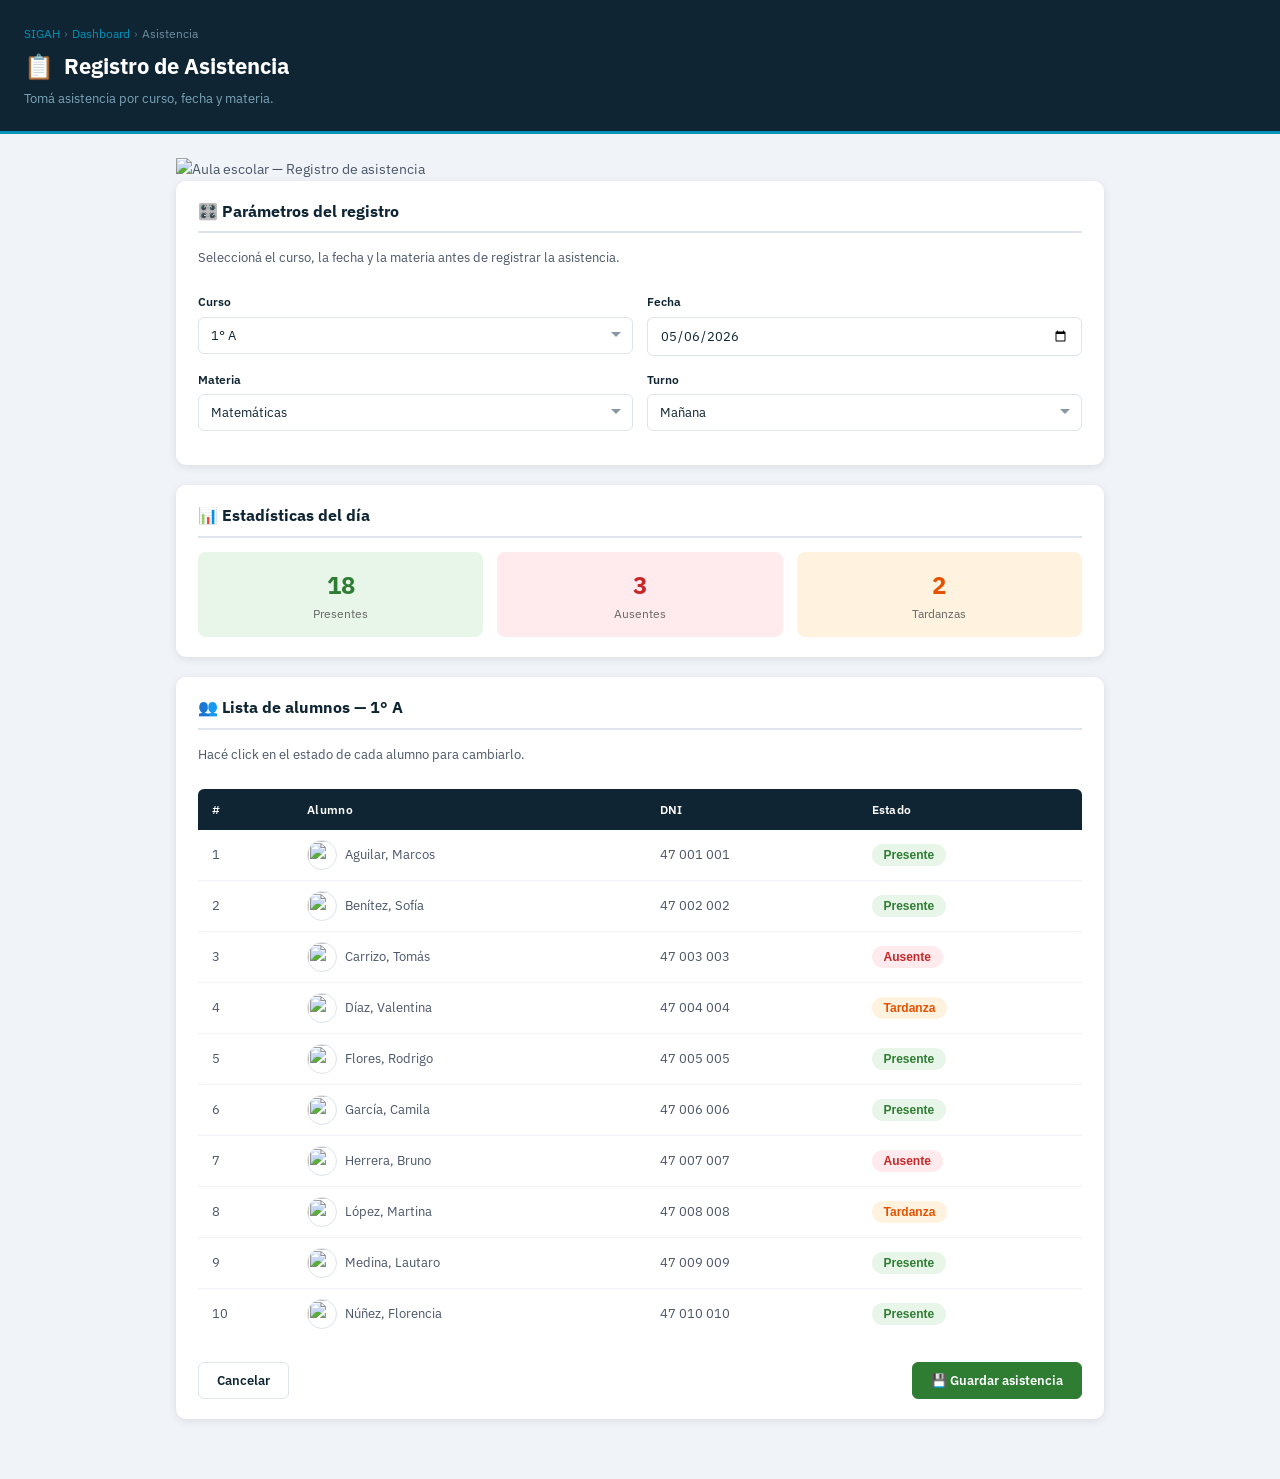
==== asist.html @ 8252701a "Add files via upload" ====
<!DOCTYPE html>
<html lang="es">
<head>
  <meta charset="UTF-8">
  <meta name="viewport" content="width=device-width, initial-scale=1.0">
  <title>SIGAH - Asistencia</title>
  <link rel="stylesheet" href="style.css">
  <style>
    .est-btn { padding: 4px 12px; border-radius: 20px; font-size: 12px; font-weight: 700; border: none; cursor: pointer; }
    .presente { background: #e8f5e9; color: var(--success); }
    .ausente  { background: #ffebee; color: var(--danger);  }
    .tardanza { background: #fff3e0; color: var(--warning); }

    /* Avatar de alumno en la tabla */
    .alumno-avatar {
      width: 30px;
      height: 30px;
      border-radius: 50%;
      object-fit: cover;
      vertical-align: middle;
      margin-right: 8px;
      border: 1.5px solid var(--border);
    }
    .alumno-cell { display: flex; align-items: center; }

    /* Banner de la sección -->
    .asist-banner { width: 100%; height: 100px; object-fit: cover; border-radius: var(--radius); margin-bottom: 20px; opacity: 0.8; display: block; }
  </style>
</head>
<body>
  <div id="site-header-slot"></div>

  <div class="page-header">
    <div class="breadcrumb"><a href="index.html">SIGAH</a> <span>›</span> <a href="home.html">Dashboard</a> <span>›</span> Asistencia</div>
    <h1><span class="icon">📋</span> Registro de Asistencia</h1>
    <p>Tomá asistencia por curso, fecha y materia.</p>
  </div>

  <main class="wide">
    <!-- Banner con imagen de aula -->
    <img class="asist-banner"
         src="https://images.unsplash.com/photo-1503676260728-1c00da094a0b?w=1000&q=75"
         alt="Aula escolar — Registro de asistencia">

    <!-- Parámetros -->
    <div class="card">
      <h2>🎛️ Parámetros del registro</h2>
      <p>Seleccioná el curso, la fecha y la materia antes de registrar la asistencia.</p><br>
      <div class="row2">
        <div class="form-group"><label>Curso</label>
          <select><option>1° A</option><option>1° B</option><option>2° A</option></select>
        </div>
        <div class="form-group"><label>Fecha</label><input type="date" value="2026-05-06"></div>
      </div>
      <div class="row2">
        <div class="form-group"><label>Materia</label>
          <select><option>Matemáticas</option><option>Lengua</option><option>Historia</option></select>
        </div>
        <div class="form-group"><label>Turno</label>
          <select><option>Mañana</option><option>Tarde</option></select>
        </div>
      </div>
    </div>

    <!-- Estadísticas -->
    <div class="card">
      <h2>📊 Estadísticas del día</h2>
      <div class="grid-3">
        <div style="background:#e8f5e9;border-radius:8px;padding:14px;text-align:center">
          <div style="font-size:24px;font-weight:700;color:var(--success)">18</div>
          <div style="font-size:12px;color:#666">Presentes</div>
        </div>
        <div style="background:#ffebee;border-radius:8px;padding:14px;text-align:center">
          <div style="font-size:24px;font-weight:700;color:var(--danger)">3</div>
          <div style="font-size:12px;color:#666">Ausentes</div>
        </div>
        <div style="background:#fff3e0;border-radius:8px;padding:14px;text-align:center">
          <div style="font-size:24px;font-weight:700;color:var(--warning)">2</div>
          <div style="font-size:12px;color:#666">Tardanzas</div>
        </div>
      </div>
    </div>

    <!-- Lista de alumnos con avatares -->
    <div class="card">
      <h2>👥 Lista de alumnos — 1° A</h2>
      <p>Hacé click en el estado de cada alumno para cambiarlo.</p><br>
      <div class="table-wrap">
        <table>
          <thead><tr><th>#</th><th>Alumno</th><th>DNI</th><th>Estado</th></tr></thead>
          <tbody>
            <tr>
              <td>1</td>
              <td><div class="alumno-cell"><img class="alumno-avatar" src="https://i.pravatar.cc/30?img=11" alt="">Aguilar, Marcos</div></td>
              <td>47 001 001</td>
              <td><button class="est-btn presente" onclick="ciclar(this)">Presente</button></td>
            </tr>
            <tr>
              <td>2</td>
              <td><div class="alumno-cell"><img class="alumno-avatar" src="https://i.pravatar.cc/30?img=23" alt="">Benítez, Sofía</div></td>
              <td>47 002 002</td>
              <td><button class="est-btn presente" onclick="ciclar(this)">Presente</button></td>
            </tr>
            <tr>
              <td>3</td>
              <td><div class="alumno-cell"><img class="alumno-avatar" src="https://i.pravatar.cc/30?img=15" alt="">Carrizo, Tomás</div></td>
              <td>47 003 003</td>
              <td><button class="est-btn ausente" onclick="ciclar(this)">Ausente</button></td>
            </tr>
            <tr>
              <td>4</td>
              <td><div class="alumno-cell"><img class="alumno-avatar" src="https://i.pravatar.cc/30?img=32" alt="">Díaz, Valentina</div></td>
              <td>47 004 004</td>
              <td><button class="est-btn tardanza" onclick="ciclar(this)">Tardanza</button></td>
            </tr>
            <tr>
              <td>5</td>
              <td><div class="alumno-cell"><img class="alumno-avatar" src="https://i.pravatar.cc/30?img=7" alt="">Flores, Rodrigo</div></td>
              <td>47 005 005</td>
              <td><button class="est-btn presente" onclick="ciclar(this)">Presente</button></td>
            </tr>
            <tr>
              <td>6</td>
              <td><div class="alumno-cell"><img class="alumno-avatar" src="https://i.pravatar.cc/30?img=44" alt="">García, Camila</div></td>
              <td>47 006 006</td>
              <td><button class="est-btn presente" onclick="ciclar(this)">Presente</button></td>
            </tr>
            <tr>
              <td>7</td>
              <td><div class="alumno-cell"><img class="alumno-avatar" src="https://i.pravatar.cc/30?img=52" alt="">Herrera, Bruno</div></td>
              <td>47 007 007</td>
              <td><button class="est-btn ausente" onclick="ciclar(this)">Ausente</button></td>
            </tr>
            <tr>
              <td>8</td>
              <td><div class="alumno-cell"><img class="alumno-avatar" src="https://i.pravatar.cc/30?img=25" alt="">López, Martina</div></td>
              <td>47 008 008</td>
              <td><button class="est-btn tardanza" onclick="ciclar(this)">Tardanza</button></td>
            </tr>
            <tr>
              <td>9</td>
              <td><div class="alumno-cell"><img class="alumno-avatar" src="https://i.pravatar.cc/30?img=60" alt="">Medina, Lautaro</div></td>
              <td>47 009 009</td>
              <td><button class="est-btn presente" onclick="ciclar(this)">Presente</button></td>
            </tr>
            <tr>
              <td>10</td>
              <td><div class="alumno-cell"><img class="alumno-avatar" src="https://i.pravatar.cc/30?img=38" alt="">Núñez, Florencia</div></td>
              <td>47 010 010</td>
              <td><button class="est-btn presente" onclick="ciclar(this)">Presente</button></td>
            </tr>
          </tbody>
        </table>
      </div>
      <br>
      <div class="flex-between">
        <button class="btn btn-outline">Cancelar</button>
        <button class="btn btn-success">💾 Guardar asistencia</button>
      </div>
    </div>
  </main>

  <div id="site-footer-slot"></div>
  <script src="components.js"></script>
  <script>
    const estados = ['presente','ausente','tardanza'];
    const labels  = ['Presente','Ausente','Tardanza'];
    function ciclar(btn) {
      const idx = estados.indexOf(btn.className.replace('est-btn ',''));
      const next = (idx + 1) % 3;
      btn.className = 'est-btn ' + estados[next];
      btn.textContent = labels[next];
    }
  </script>
</body>
</html>
---- style.css ----
/* ============================================================
   SIGAH — Sistema Integral de Gestión de Asistencias y Horarios
   Desarrollado por Rolando Maximo Tupac Flores Arce · Pixel Fix
   style.css — Hoja de estilos global v1.0
   ============================================================ */

/* ─── FUENTES ─────────────────────────────────────────────── */
@import url('https://fonts.googleapis.com/css2?family=IBM+Plex+Sans:ital,wght@0,400;0,600;0,700;1,400&family=IBM+Plex+Mono:wght@400;600&display=swap');

/* ─── VARIABLES ───────────────────────────────────────────── */
:root {
  --primary:      #0093b8;
  --primary-dark: #007296;
  --dark:         #0f2533;
  --success:      #2e7d32;
  --warning:      #e65100;
  --danger:       #c62828;

  --gray:         #4a5568;
  --light-gray:   #8896a5;
  --border:       #dde4ec;

  --bg:           #f0f4f8;
  --surface:      #ffffff;

  --radius:       10px;
  --radius-sm:    6px;
  --shadow:       0 2px 8px rgba(0, 0, 0, 0.09);
  --shadow-md:    0 4px 18px rgba(0, 0, 0, 0.13);
}

/* ─── RESET & BASE ────────────────────────────────────────── */
*, *::before, *::after { box-sizing: border-box; margin: 0; padding: 0; }

html { scroll-behavior: smooth; }

body {
  font-family: 'IBM Plex Sans', sans-serif;
  font-size: 14px;
  line-height: 1.6;
  color: var(--gray);
  background: var(--bg);
  min-height: 100vh;
  display: flex;
  flex-direction: column;
}

a { color: var(--primary); text-decoration: none; }
a:hover { text-decoration: underline; }

img { max-width: 100%; display: block; }

/* ─── TIPOGRAFÍA ──────────────────────────────────────────── */
h1, h2, h3, h4, h5, h6 {
  font-family: 'IBM Plex Sans', sans-serif;
  color: var(--dark);
  line-height: 1.3;
}

h1 { font-size: 22px; font-weight: 700; }
h2 { font-size: 16px; font-weight: 700; padding-bottom: 10px; border-bottom: 2px solid var(--border); margin-bottom: 14px; }
h3 { font-size: 15px; font-weight: 600; }
h4 { font-size: 13px; font-weight: 600; }
h5 { font-size: 12px; font-weight: 600; }

p  { font-size: 13px; color: var(--gray); line-height: 1.75; }

pre, code {
  font-family: 'IBM Plex Mono', monospace;
  font-size: 12px;
}

pre {
  white-space: pre-wrap;
  word-break: break-word;
}

.text-muted { color: var(--light-gray); font-size: 12px; }

/* ─── HEADER ──────────────────────────────────────────────── */
.site-header {
  background: var(--dark);
  color: white;
  padding: 0 20px;
  display: flex;
  align-items: center;
  justify-content: space-between;
  height: 56px;
  position: sticky;
  top: 0;
  z-index: 100;
  box-shadow: 0 2px 10px rgba(0,0,0,0.25);
}

.brand {
  display: flex;
  align-items: center;
  gap: 10px;
  text-decoration: none;
  color: white;
  flex-shrink: 0;
}

.brand:hover { text-decoration: none; }

.logo-text {
  font-size: 20px;
  font-weight: 700;
  color: var(--primary);
  letter-spacing: 0.5px;
}

.logo-sub {
  display: block;
  font-size: 10px;
  color: #6e8ea0;
  font-weight: 400;
  letter-spacing: 0.2px;
  margin-top: -2px;
}

#main-nav {
  display: flex;
  align-items: center;
  gap: 4px;
}

#main-nav a {
  color: #a8bfc9;
  text-decoration: none;
  font-size: 13px;
  font-weight: 600;
  padding: 6px 12px;
  border-radius: var(--radius-sm);
  transition: background 0.15s, color 0.15s;
  white-space: nowrap;
}

#main-nav a:hover,
#main-nav a.active {
  background: rgba(0, 147, 184, 0.18);
  color: var(--primary);
}

.hamburger {
  display: none;
  background: none;
  border: none;
  color: white;
  font-size: 22px;
  cursor: pointer;
  padding: 4px 8px;
}

/* ─── PAGE HEADER ─────────────────────────────────────────── */
.page-header {
  background: var(--dark);
  color: white;
  padding: 24px 24px 20px;
  border-bottom: 3px solid var(--primary);
}

.page-header h1 {
  font-size: 22px;
  color: white;
  margin-bottom: 6px;
  display: flex;
  align-items: center;
  gap: 10px;
}

.page-header h1 .icon { font-size: 24px; }

.page-header p {
  color: #7ba5b8;
  font-size: 13px;
  max-width: 600px;
}

/* ─── BREADCRUMB ──────────────────────────────────────────── */
.breadcrumb {
  font-size: 12px;
  color: #6e8ea0;
  margin-bottom: 8px;
  display: flex;
  align-items: center;
  gap: 4px;
  flex-wrap: wrap;
}

.breadcrumb a { color: var(--primary); text-decoration: none; }
.breadcrumb a:hover { text-decoration: underline; }
.breadcrumb span { color: #4a6272; }

/* ─── MAIN LAYOUT ─────────────────────────────────────────── */
main {
  flex: 1;
  max-width: 720px;
  width: 100%;
  margin: 0 auto;
  padding: 24px 16px 40px;
}

main.wide {
  max-width: 960px;
}

/* ─── CARD ────────────────────────────────────────────────── */
.card {
  background: var(--surface);
  border-radius: var(--radius);
  box-shadow: var(--shadow);
  padding: 20px 22px;
  margin-bottom: 20px;
}

.card h2 { color: var(--dark); }

/* ─── BUTTONS ─────────────────────────────────────────────── */
.btn {
  display: inline-flex;
  align-items: center;
  justify-content: center;
  gap: 6px;
  padding: 9px 18px;
  border-radius: var(--radius-sm);
  border: 1.5px solid transparent;
  font-size: 13px;
  font-weight: 600;
  cursor: pointer;
  font-family: inherit;
  text-decoration: none;
  transition: background 0.15s, box-shadow 0.15s, transform 0.1s;
  white-space: nowrap;
}

.btn:hover { transform: translateY(-1px); text-decoration: none; }
.btn:active { transform: translateY(0); }

.btn-primary {
  background: var(--primary);
  color: white;
  border-color: var(--primary);
}
.btn-primary:hover { background: var(--primary-dark); border-color: var(--primary-dark); }

.btn-dark {
  background: var(--dark);
  color: white;
  border-color: var(--dark);
}
.btn-dark:hover { background: #1a3a4d; }

.btn-success {
  background: var(--success);
  color: white;
  border-color: var(--success);
}
.btn-success:hover { background: #235c26; }

.btn-outline {
  background: transparent;
  color: var(--dark);
  border-color: var(--border);
}
.btn-outline:hover { background: var(--bg); }

.btn-block {
  display: flex;
  width: 100%;
}

/* ─── BADGES ──────────────────────────────────────────────── */
.badge {
  display: inline-block;
  padding: 3px 10px;
  border-radius: 20px;
  font-size: 11px;
  font-weight: 700;
  background: var(--border);
  color: var(--gray);
}

.badge-primary { background: #d0f0fa; color: #005f7f; }
.badge-success { background: #d4edda; color: #1b5e20; }
.badge-warning { background: #fff3cd; color: #7a3d00; }
.badge-danger  { background: #fde8e8; color: #7f1d1d; }

/* ─── FORMS ───────────────────────────────────────────────── */
.form-group {
  display: flex;
  flex-direction: column;
  gap: 5px;
  margin-bottom: 14px;
}

.form-group label {
  font-size: 12px;
  font-weight: 600;
  color: var(--dark);
}

input[type="text"],
input[type="email"],
input[type="password"],
input[type="date"],
input[type="tel"],
input[type="number"],
select,
textarea {
  width: 100%;
  padding: 9px 12px;
  border: 1.5px solid var(--border);
  border-radius: var(--radius-sm);
  font-size: 13px;
  font-family: inherit;
  color: var(--dark);
  background: white;
  transition: border-color 0.15s, box-shadow 0.15s;
  appearance: none;
  -webkit-appearance: none;
}

input:focus,
select:focus,
textarea:focus {
  outline: none;
  border-color: var(--primary);
  box-shadow: 0 0 0 3px rgba(0, 147, 184, 0.12);
}

input::placeholder,
textarea::placeholder { color: #b0bec5; }

select {
  background-image: url("data:image/svg+xml,%3Csvg xmlns='http://www.w3.org/2000/svg' width='12' height='12' viewBox='0 0 12 12'%3E%3Cpath fill='%238896a5' d='M6 8L1 3h10z'/%3E%3C/svg%3E");
  background-repeat: no-repeat;
  background-position: right 10px center;
  padding-right: 30px;
}

textarea { resize: vertical; min-height: 80px; line-height: 1.6; }

/* ─── TABLES ──────────────────────────────────────────────── */
.table-wrap { overflow-x: auto; border-radius: var(--radius-sm); }

table {
  width: 100%;
  border-collapse: collapse;
  font-size: 13px;
}

table thead tr {
  background: var(--dark);
  color: white;
}

table th {
  padding: 11px 14px;
  text-align: left;
  font-size: 12px;
  font-weight: 600;
  letter-spacing: 0.3px;
  white-space: nowrap;
}

table td {
  padding: 10px 14px;
  border-bottom: 1px solid #f0f4f8;
  vertical-align: middle;
}

table tbody tr:last-child td { border-bottom: none; }

table tbody tr:hover { background: #f7fbfd; }

/* ─── LAYOUT HELPERS ──────────────────────────────────────── */
.row2 {
  display: grid;
  grid-template-columns: 1fr 1fr;
  gap: 14px;
}

.grid-3 {
  display: grid;
  grid-template-columns: repeat(3, 1fr);
  gap: 14px;
}

.flex-between {
  display: flex;
  align-items: center;
  justify-content: space-between;
  gap: 10px;
}

.mt-8  { margin-top: 8px; }
.mt-16 { margin-top: 16px; }
.mt-24 { margin-top: 24px; }
.mb-8  { margin-bottom: 8px; }
.mb-16 { margin-bottom: 16px; }

/* ─── FOOTER ──────────────────────────────────────────────── */
footer {
  background: var(--dark);
  color: #7ba5b8;
  margin-top: auto;
}

footer hr {
  border: none;
  border-top: 1px solid #1c3c4e;
}

.footer-inner {
  display: grid;
  grid-template-columns: 2fr 1.5fr 1.5fr;
  gap: 32px;
  padding: 36px 24px 28px;
  max-width: 960px;
  margin: 0 auto;
}

.footer-brand h4 {
  color: var(--primary);
  font-size: 15px;
  margin-bottom: 10px;
}

.footer-brand p {
  color: #7ba5b8;
  font-size: 12px;
  line-height: 1.9;
}

.footer-links h5,
.footer-contact h5 {
  color: white;
  font-size: 12px;
  text-transform: uppercase;
  letter-spacing: 1px;
  margin-bottom: 12px;
}

.footer-links {
  display: flex;
  flex-direction: column;
  gap: 6px;
}

.footer-links a {
  color: #7ba5b8;
  font-size: 12px;
  text-decoration: none;
  transition: color 0.15s;
}

.footer-links a:hover { color: var(--primary); }

.footer-contact p {
  color: #7ba5b8;
  font-size: 12px;
  line-height: 2;
}

.footer-contact a { color: var(--primary); }

.footer-copy {
  text-align: center;
  padding: 14px 24px;
  font-size: 11px;
  color: #4a6272;
  border-top: 1px solid #1c3c4e;
}

/* ─── RESPONSIVE ──────────────────────────────────────────── */
@media (max-width: 768px) {
  #main-nav {
    display: none;
    position: absolute;
    top: 56px;
    left: 0;
    right: 0;
    background: #0d2333;
    flex-direction: column;
    padding: 12px 16px;
    gap: 4px;
    box-shadow: 0 6px 18px rgba(0,0,0,0.3);
    z-index: 99;
  }

  #main-nav.open { display: flex; }

  #main-nav a {
    padding: 10px 14px;
    border-radius: var(--radius-sm);
    width: 100%;
  }

  .hamburger { display: block; }

  .row2 { grid-template-columns: 1fr; }
  .grid-3 { grid-template-columns: 1fr 1fr; }

  .footer-inner { grid-template-columns: 1fr; gap: 24px; }

  .flex-between { flex-direction: column; align-items: stretch; }
  .flex-between .btn { text-align: center; }
}

@media (max-width: 480px) {
  .grid-3 { grid-template-columns: 1fr; }

  main { padding: 16px 12px 32px; }

  .page-header { padding: 18px 16px 16px; }
  .page-header h1 { font-size: 19px; }

  .card { padding: 16px; }
}
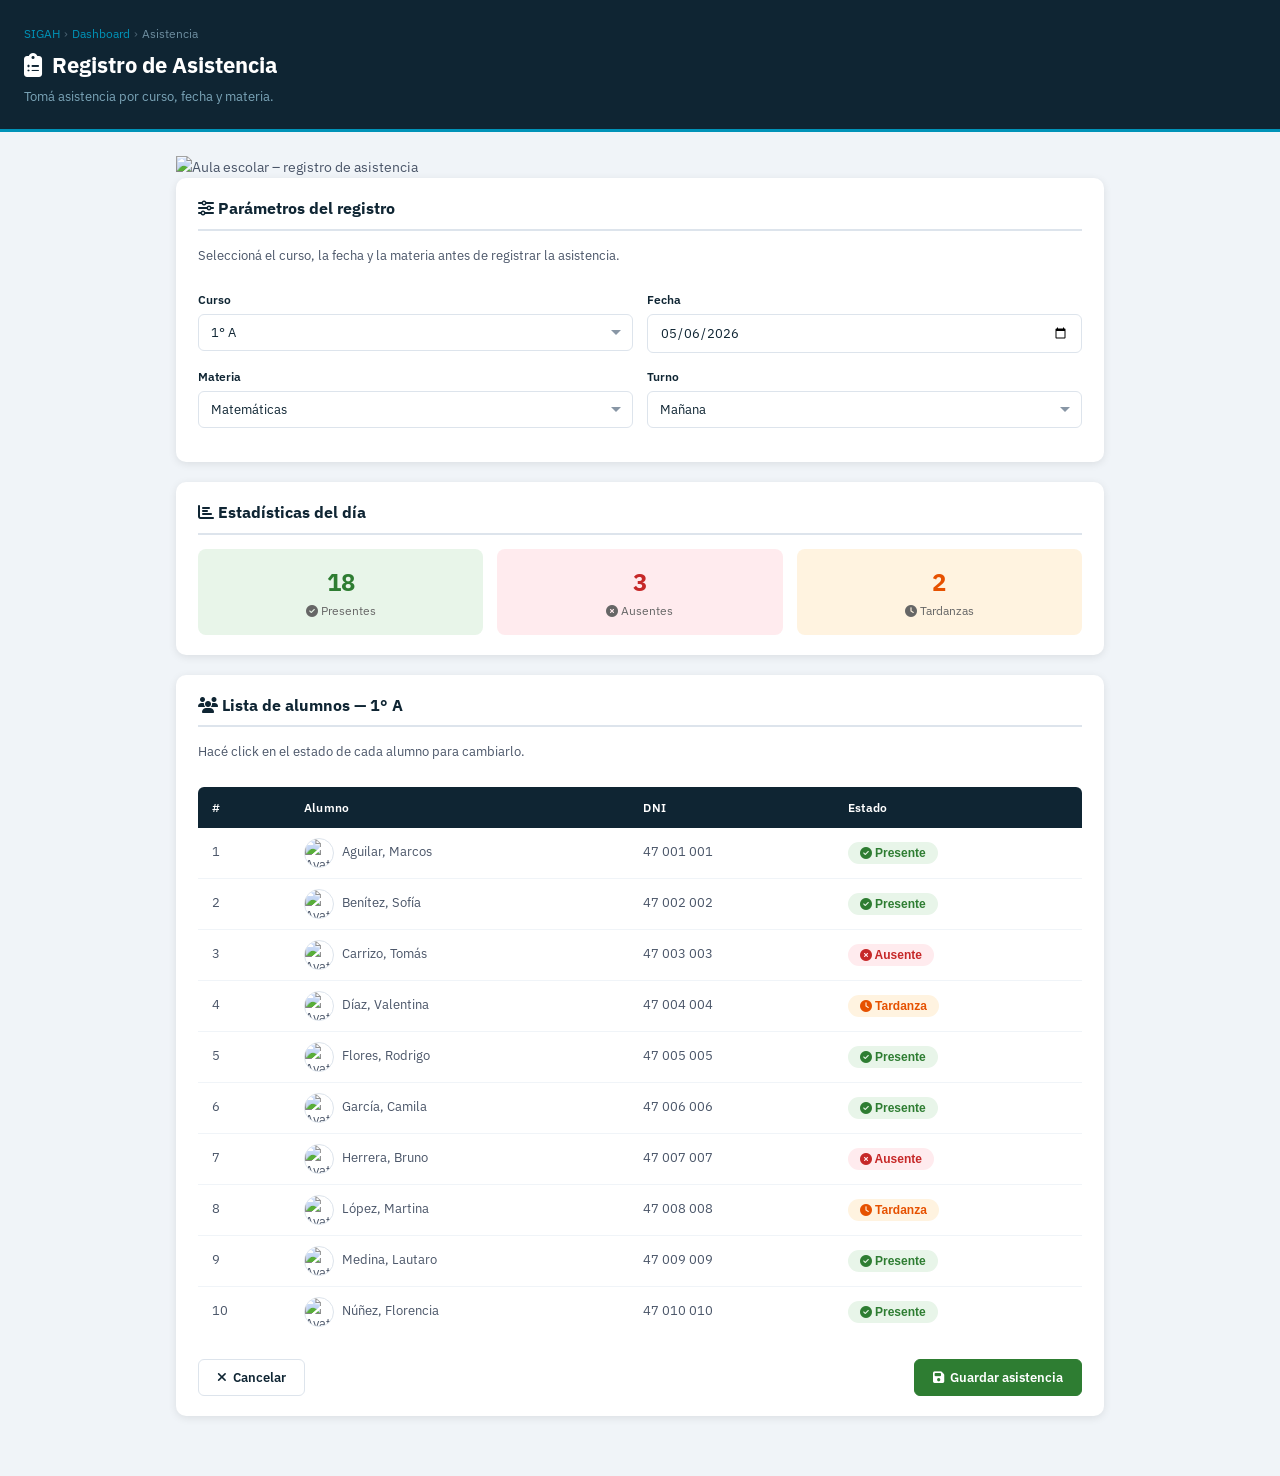
==== commit c8984efb: "Actualización a v1.1.0 - Mejoras de accesibilidad" ====
--- a/asist.html
+++ b/asist.html
@@ -1,176 +1,168 @@
-<!DOCTYPE html>
-<html lang="es">
-<head>
-  <meta charset="UTF-8">
-  <meta name="viewport" content="width=device-width, initial-scale=1.0">
-  <title>SIGAH - Asistencia</title>
-  <link rel="stylesheet" href="style.css">
-  <style>
-    .est-btn { padding: 4px 12px; border-radius: 20px; font-size: 12px; font-weight: 700; border: none; cursor: pointer; }
-    .presente { background: #e8f5e9; color: var(--success); }
-    .ausente  { background: #ffebee; color: var(--danger);  }
-    .tardanza { background: #fff3e0; color: var(--warning); }
-
-    /* Avatar de alumno en la tabla */
-    .alumno-avatar {
-      width: 30px;
-      height: 30px;
-      border-radius: 50%;
-      object-fit: cover;
-      vertical-align: middle;
-      margin-right: 8px;
-      border: 1.5px solid var(--border);
-    }
-    .alumno-cell { display: flex; align-items: center; }
-
-    /* Banner de la sección -->
-    .asist-banner { width: 100%; height: 100px; object-fit: cover; border-radius: var(--radius); margin-bottom: 20px; opacity: 0.8; display: block; }
-  </style>
-</head>
-<body>
-  <div id="site-header-slot"></div>
-
-  <div class="page-header">
-    <div class="breadcrumb"><a href="index.html">SIGAH</a> <span>›</span> <a href="home.html">Dashboard</a> <span>›</span> Asistencia</div>
-    <h1><span class="icon">📋</span> Registro de Asistencia</h1>
-    <p>Tomá asistencia por curso, fecha y materia.</p>
-  </div>
-
-  <main class="wide">
-    <!-- Banner con imagen de aula -->
-    <img class="asist-banner"
-         src="https://images.unsplash.com/photo-1503676260728-1c00da094a0b?w=1000&q=75"
-         alt="Aula escolar — Registro de asistencia">
-
-    <!-- Parámetros -->
-    <div class="card">
-      <h2>🎛️ Parámetros del registro</h2>
-      <p>Seleccioná el curso, la fecha y la materia antes de registrar la asistencia.</p><br>
-      <div class="row2">
-        <div class="form-group"><label>Curso</label>
-          <select><option>1° A</option><option>1° B</option><option>2° A</option></select>
-        </div>
-        <div class="form-group"><label>Fecha</label><input type="date" value="2026-05-06"></div>
-      </div>
-      <div class="row2">
-        <div class="form-group"><label>Materia</label>
-          <select><option>Matemáticas</option><option>Lengua</option><option>Historia</option></select>
-        </div>
-        <div class="form-group"><label>Turno</label>
-          <select><option>Mañana</option><option>Tarde</option></select>
-        </div>
-      </div>
-    </div>
-
-    <!-- Estadísticas -->
-    <div class="card">
-      <h2>📊 Estadísticas del día</h2>
-      <div class="grid-3">
-        <div style="background:#e8f5e9;border-radius:8px;padding:14px;text-align:center">
-          <div style="font-size:24px;font-weight:700;color:var(--success)">18</div>
-          <div style="font-size:12px;color:#666">Presentes</div>
-        </div>
-        <div style="background:#ffebee;border-radius:8px;padding:14px;text-align:center">
-          <div style="font-size:24px;font-weight:700;color:var(--danger)">3</div>
-          <div style="font-size:12px;color:#666">Ausentes</div>
-        </div>
-        <div style="background:#fff3e0;border-radius:8px;padding:14px;text-align:center">
-          <div style="font-size:24px;font-weight:700;color:var(--warning)">2</div>
-          <div style="font-size:12px;color:#666">Tardanzas</div>
-        </div>
-      </div>
-    </div>
-
-    <!-- Lista de alumnos con avatares -->
-    <div class="card">
-      <h2>👥 Lista de alumnos — 1° A</h2>
-      <p>Hacé click en el estado de cada alumno para cambiarlo.</p><br>
-      <div class="table-wrap">
-        <table>
-          <thead><tr><th>#</th><th>Alumno</th><th>DNI</th><th>Estado</th></tr></thead>
-          <tbody>
-            <tr>
-              <td>1</td>
-              <td><div class="alumno-cell"><img class="alumno-avatar" src="https://i.pravatar.cc/30?img=11" alt="">Aguilar, Marcos</div></td>
-              <td>47 001 001</td>
-              <td><button class="est-btn presente" onclick="ciclar(this)">Presente</button></td>
-            </tr>
-            <tr>
-              <td>2</td>
-              <td><div class="alumno-cell"><img class="alumno-avatar" src="https://i.pravatar.cc/30?img=23" alt="">Benítez, Sofía</div></td>
-              <td>47 002 002</td>
-              <td><button class="est-btn presente" onclick="ciclar(this)">Presente</button></td>
-            </tr>
-            <tr>
-              <td>3</td>
-              <td><div class="alumno-cell"><img class="alumno-avatar" src="https://i.pravatar.cc/30?img=15" alt="">Carrizo, Tomás</div></td>
-              <td>47 003 003</td>
-              <td><button class="est-btn ausente" onclick="ciclar(this)">Ausente</button></td>
-            </tr>
-            <tr>
-              <td>4</td>
-              <td><div class="alumno-cell"><img class="alumno-avatar" src="https://i.pravatar.cc/30?img=32" alt="">Díaz, Valentina</div></td>
-              <td>47 004 004</td>
-              <td><button class="est-btn tardanza" onclick="ciclar(this)">Tardanza</button></td>
-            </tr>
-            <tr>
-              <td>5</td>
-              <td><div class="alumno-cell"><img class="alumno-avatar" src="https://i.pravatar.cc/30?img=7" alt="">Flores, Rodrigo</div></td>
-              <td>47 005 005</td>
-              <td><button class="est-btn presente" onclick="ciclar(this)">Presente</button></td>
-            </tr>
-            <tr>
-              <td>6</td>
-              <td><div class="alumno-cell"><img class="alumno-avatar" src="https://i.pravatar.cc/30?img=44" alt="">García, Camila</div></td>
-              <td>47 006 006</td>
-              <td><button class="est-btn presente" onclick="ciclar(this)">Presente</button></td>
-            </tr>
-            <tr>
-              <td>7</td>
-              <td><div class="alumno-cell"><img class="alumno-avatar" src="https://i.pravatar.cc/30?img=52" alt="">Herrera, Bruno</div></td>
-              <td>47 007 007</td>
-              <td><button class="est-btn ausente" onclick="ciclar(this)">Ausente</button></td>
-            </tr>
-            <tr>
-              <td>8</td>
-              <td><div class="alumno-cell"><img class="alumno-avatar" src="https://i.pravatar.cc/30?img=25" alt="">López, Martina</div></td>
-              <td>47 008 008</td>
-              <td><button class="est-btn tardanza" onclick="ciclar(this)">Tardanza</button></td>
-            </tr>
-            <tr>
-              <td>9</td>
-              <td><div class="alumno-cell"><img class="alumno-avatar" src="https://i.pravatar.cc/30?img=60" alt="">Medina, Lautaro</div></td>
-              <td>47 009 009</td>
-              <td><button class="est-btn presente" onclick="ciclar(this)">Presente</button></td>
-            </tr>
-            <tr>
-              <td>10</td>
-              <td><div class="alumno-cell"><img class="alumno-avatar" src="https://i.pravatar.cc/30?img=38" alt="">Núñez, Florencia</div></td>
-              <td>47 010 010</td>
-              <td><button class="est-btn presente" onclick="ciclar(this)">Presente</button></td>
-            </tr>
-          </tbody>
-        </table>
-      </div>
-      <br>
-      <div class="flex-between">
-        <button class="btn btn-outline">Cancelar</button>
-        <button class="btn btn-success">💾 Guardar asistencia</button>
-      </div>
-    </div>
-  </main>
-
-  <div id="site-footer-slot"></div>
-  <script src="components.js"></script>
-  <script>
-    const estados = ['presente','ausente','tardanza'];
-    const labels  = ['Presente','Ausente','Tardanza'];
-    function ciclar(btn) {
-      const idx = estados.indexOf(btn.className.replace('est-btn ',''));
-      const next = (idx + 1) % 3;
-      btn.className = 'est-btn ' + estados[next];
-      btn.textContent = labels[next];
-    }
-  </script>
-</body>
-</html>
+<!DOCTYPE html>
+<html lang="es">
+<head>
+  <meta charset="UTF-8">
+  <meta name="viewport" content="width=device-width, initial-scale=1.0">
+  <title>SIGAH - Asistencia</title>
+  <link rel="stylesheet" href="style.css">
+  <link rel="stylesheet" href="https://cdnjs.cloudflare.com/ajax/libs/font-awesome/6.4.2/css/all.min.css">
+  <style>
+    .est-btn { padding: 4px 12px; border-radius: 20px; font-size: 12px; font-weight: 700; border: none; cursor: pointer; }
+    .presente { background: #e8f5e9; color: var(--success); }
+    .ausente  { background: #ffebee; color: var(--danger);  }
+    .tardanza { background: #fff3e0; color: var(--warning); }
+    .alumno-avatar {
+      width: 30px;
+      height: 30px;
+      border-radius: 50%;
+      object-fit: cover;
+      vertical-align: middle;
+      margin-right: 8px;
+      border: 1.5px solid var(--border);
+    }
+    .alumno-cell { display: flex; align-items: center; }
+  </style>
+</head>
+<body>
+  <div id="site-header-slot"></div>
+
+  <div class="page-header">
+    <div class="breadcrumb"><a href="index.html">SIGAH</a> <span>›</span> <a href="home.html">Dashboard</a> <span>›</span> Asistencia</div>
+    <h1><i class="fas fa-clipboard-list icon"></i> Registro de Asistencia</h1>
+    <p>Tomá asistencia por curso, fecha y materia.</p>
+  </div>
+
+  <main class="wide">
+    <img class="asist-banner"
+         src="https://images.unsplash.com/photo-1503676260728-1c00da094a0b?w=1000&q=75"
+         alt="Aula escolar – registro de asistencia">
+
+    <div class="card">
+      <h2><i class="fas fa-sliders-h"></i> Parámetros del registro</h2>
+      <p>Seleccioná el curso, la fecha y la materia antes de registrar la asistencia.</p><br>
+      <div class="row2">
+        <div class="form-group"><label for="cursoAsist">Curso</label>
+          <select id="cursoAsist"><option>1° A</option><option>1° B</option><option>2° A</option></select>
+        </div>
+        <div class="form-group"><label for="fechaAsist">Fecha</label><input type="date" id="fechaAsist" value="2026-05-06"></div>
+      </div>
+      <div class="row2">
+        <div class="form-group"><label for="materiaAsist">Materia</label>
+          <select id="materiaAsist"><option>Matemáticas</option><option>Lengua</option><option>Historia</option></select>
+        </div>
+        <div class="form-group"><label for="turnoAsist">Turno</label>
+          <select id="turnoAsist"><option>Mañana</option><option>Tarde</option></select>
+        </div>
+      </div>
+    </div>
+
+    <div class="card">
+      <h2><i class="fas fa-chart-bar"></i> Estadísticas del día</h2>
+      <div class="grid-3">
+        <div style="background:#e8f5e9;border-radius:8px;padding:14px;text-align:center">
+          <div style="font-size:24px;font-weight:700;color:var(--success)">18</div>
+          <div style="font-size:12px;color:#666"><i class="fas fa-check-circle"></i> Presentes</div>
+        </div>
+        <div style="background:#ffebee;border-radius:8px;padding:14px;text-align:center">
+          <div style="font-size:24px;font-weight:700;color:var(--danger)">3</div>
+          <div style="font-size:12px;color:#666"><i class="fas fa-times-circle"></i> Ausentes</div>
+        </div>
+        <div style="background:#fff3e0;border-radius:8px;padding:14px;text-align:center">
+          <div style="font-size:24px;font-weight:700;color:var(--warning)">2</div>
+          <div style="font-size:12px;color:#666"><i class="fas fa-clock"></i> Tardanzas</div>
+        </div>
+      </div>
+    </div>
+
+    <div class="card">
+      <h2><i class="fas fa-users"></i> Lista de alumnos — 1° A</h2>
+      <p>Hacé click en el estado de cada alumno para cambiarlo.</p><br>
+      <div class="table-wrap">
+        <table>
+          <thead><tr><th>#</th><th>Alumno</th><th>DNI</th><th>Estado</th></tr></thead>
+          <tbody>
+            <tr>
+              <td>1</td>
+              <td><div class="alumno-cell"><img class="alumno-avatar" src="https://i.pravatar.cc/30?img=11" alt="Avatar de Aguilar, Marcos">Aguilar, Marcos</div></td>
+              <td>47 001 001</td>
+              <td><button class="est-btn presente" onclick="ciclar(this)"><i class="fas fa-check-circle"></i> Presente</button></td>
+            </tr>
+            <tr>
+              <td>2</td>
+              <td><div class="alumno-cell"><img class="alumno-avatar" src="https://i.pravatar.cc/30?img=23" alt="Avatar de Benítez, Sofía">Benítez, Sofía</div></td>
+              <td>47 002 002</td>
+              <td><button class="est-btn presente" onclick="ciclar(this)"><i class="fas fa-check-circle"></i> Presente</button></td>
+            </tr>
+            <tr>
+              <td>3</td>
+              <td><div class="alumno-cell"><img class="alumno-avatar" src="https://i.pravatar.cc/30?img=15" alt="Avatar de Carrizo, Tomás">Carrizo, Tomás</div></td>
+              <td>47 003 003</td>
+              <td><button class="est-btn ausente" onclick="ciclar(this)"><i class="fas fa-times-circle"></i> Ausente</button></td>
+            </tr>
+            <tr>
+              <td>4</td>
+              <td><div class="alumno-cell"><img class="alumno-avatar" src="https://i.pravatar.cc/30?img=32" alt="Avatar de Díaz, Valentina">Díaz, Valentina</div></td>
+              <td>47 004 004</td>
+              <td><button class="est-btn tardanza" onclick="ciclar(this)"><i class="fas fa-clock"></i> Tardanza</button></td>
+            </tr>
+            <tr>
+              <td>5</td>
+              <td><div class="alumno-cell"><img class="alumno-avatar" src="https://i.pravatar.cc/30?img=7" alt="Avatar de Flores, Rodrigo">Flores, Rodrigo</div></td>
+              <td>47 005 005</td>
+              <td><button class="est-btn presente" onclick="ciclar(this)"><i class="fas fa-check-circle"></i> Presente</button></td>
+            </tr>
+            <tr>
+              <td>6</td>
+              <td><div class="alumno-cell"><img class="alumno-avatar" src="https://i.pravatar.cc/30?img=44" alt="Avatar de García, Camila">García, Camila</div></td>
+              <td>47 006 006</td>
+              <td><button class="est-btn presente" onclick="ciclar(this)"><i class="fas fa-check-circle"></i> Presente</button></td>
+            </tr>
+            <tr>
+              <td>7</td>
+              <td><div class="alumno-cell"><img class="alumno-avatar" src="https://i.pravatar.cc/30?img=52" alt="Avatar de Herrera, Bruno">Herrera, Bruno</div></td>
+              <td>47 007 007</td>
+              <td><button class="est-btn ausente" onclick="ciclar(this)"><i class="fas fa-times-circle"></i> Ausente</button></td>
+            </tr>
+            <tr>
+              <td>8</td>
+              <td><div class="alumno-cell"><img class="alumno-avatar" src="https://i.pravatar.cc/30?img=25" alt="Avatar de López, Martina">López, Martina</div></td>
+              <td>47 008 008</td>
+              <td><button class="est-btn tardanza" onclick="ciclar(this)"><i class="fas fa-clock"></i> Tardanza</button></td>
+            </tr>
+            <tr>
+              <td>9</td>
+              <td><div class="alumno-cell"><img class="alumno-avatar" src="https://i.pravatar.cc/30?img=60" alt="Avatar de Medina, Lautaro">Medina, Lautaro</div></td>
+              <td>47 009 009</td>
+              <td><button class="est-btn presente" onclick="ciclar(this)"><i class="fas fa-check-circle"></i> Presente</button></td>
+            </tr>
+            <tr>
+              <td>10</td>
+              <td><div class="alumno-cell"><img class="alumno-avatar" src="https://i.pravatar.cc/30?img=38" alt="Avatar de Núñez, Florencia">Núñez, Florencia</div></td>
+              <td>47 010 010</td>
+              <td><button class="est-btn presente" onclick="ciclar(this)"><i class="fas fa-check-circle"></i> Presente</button></td>
+            </tr>
+          </tbody>
+        </table>
+      </div>
+      <br>
+      <div class="flex-between">
+        <button class="btn btn-outline"><i class="fas fa-times"></i> Cancelar</button>
+        <button class="btn btn-success"><i class="fas fa-save"></i> Guardar asistencia</button>
+      </div>
+    </div>
+  </main>
+
+  <div id="site-footer-slot"></div>
+  <script src="components.js"></script>
+  <script>
+    const estados = ['presente','ausente','tardanza'];
+    const labels  = ['Presente','Ausente','Tardanza'];
+    function ciclar(btn) {
+      const idx = estados.indexOf(btn.className.replace('est-btn ',''));
+      const next = (idx + 1) % 3;
+      btn.className = 'est-btn ' + estados[next];
+      btn.textContent = labels[next];
+    }
+  </script>
+</body>
+</html>
--- a/style.css
+++ b/style.css
@@ -1,520 +1,451 @@
-/* ============================================================
-   SIGAH — Sistema Integral de Gestión de Asistencias y Horarios
-   Desarrollado por Rolando Maximo Tupac Flores Arce · Pixel Fix
-   style.css — Hoja de estilos global v1.0
-   ============================================================ */
-
-/* ─── FUENTES ─────────────────────────────────────────────── */
-@import url('https://fonts.googleapis.com/css2?family=IBM+Plex+Sans:ital,wght@0,400;0,600;0,700;1,400&family=IBM+Plex+Mono:wght@400;600&display=swap');
-
-/* ─── VARIABLES ───────────────────────────────────────────── */
-:root {
-  --primary:      #0093b8;
-  --primary-dark: #007296;
-  --dark:         #0f2533;
-  --success:      #2e7d32;
-  --warning:      #e65100;
-  --danger:       #c62828;
-
-  --gray:         #4a5568;
-  --light-gray:   #8896a5;
-  --border:       #dde4ec;
-
-  --bg:           #f0f4f8;
-  --surface:      #ffffff;
-
-  --radius:       10px;
-  --radius-sm:    6px;
-  --shadow:       0 2px 8px rgba(0, 0, 0, 0.09);
-  --shadow-md:    0 4px 18px rgba(0, 0, 0, 0.13);
-}
-
-/* ─── RESET & BASE ────────────────────────────────────────── */
-*, *::before, *::after { box-sizing: border-box; margin: 0; padding: 0; }
-
-html { scroll-behavior: smooth; }
-
-body {
-  font-family: 'IBM Plex Sans', sans-serif;
-  font-size: 14px;
-  line-height: 1.6;
-  color: var(--gray);
-  background: var(--bg);
-  min-height: 100vh;
-  display: flex;
-  flex-direction: column;
-}
-
-a { color: var(--primary); text-decoration: none; }
-a:hover { text-decoration: underline; }
-
-img { max-width: 100%; display: block; }
-
-/* ─── TIPOGRAFÍA ──────────────────────────────────────────── */
-h1, h2, h3, h4, h5, h6 {
-  font-family: 'IBM Plex Sans', sans-serif;
-  color: var(--dark);
-  line-height: 1.3;
-}
-
-h1 { font-size: 22px; font-weight: 700; }
-h2 { font-size: 16px; font-weight: 700; padding-bottom: 10px; border-bottom: 2px solid var(--border); margin-bottom: 14px; }
-h3 { font-size: 15px; font-weight: 600; }
-h4 { font-size: 13px; font-weight: 600; }
-h5 { font-size: 12px; font-weight: 600; }
-
-p  { font-size: 13px; color: var(--gray); line-height: 1.75; }
-
-pre, code {
-  font-family: 'IBM Plex Mono', monospace;
-  font-size: 12px;
-}
-
-pre {
-  white-space: pre-wrap;
-  word-break: break-word;
-}
-
-.text-muted { color: var(--light-gray); font-size: 12px; }
-
-/* ─── HEADER ──────────────────────────────────────────────── */
-.site-header {
-  background: var(--dark);
-  color: white;
-  padding: 0 20px;
-  display: flex;
-  align-items: center;
-  justify-content: space-between;
-  height: 56px;
-  position: sticky;
-  top: 0;
-  z-index: 100;
-  box-shadow: 0 2px 10px rgba(0,0,0,0.25);
-}
-
-.brand {
-  display: flex;
-  align-items: center;
-  gap: 10px;
-  text-decoration: none;
-  color: white;
-  flex-shrink: 0;
-}
-
-.brand:hover { text-decoration: none; }
-
-.logo-text {
-  font-size: 20px;
-  font-weight: 700;
-  color: var(--primary);
-  letter-spacing: 0.5px;
-}
-
-.logo-sub {
-  display: block;
-  font-size: 10px;
-  color: #6e8ea0;
-  font-weight: 400;
-  letter-spacing: 0.2px;
-  margin-top: -2px;
-}
-
-#main-nav {
-  display: flex;
-  align-items: center;
-  gap: 4px;
-}
-
-#main-nav a {
-  color: #a8bfc9;
-  text-decoration: none;
-  font-size: 13px;
-  font-weight: 600;
-  padding: 6px 12px;
-  border-radius: var(--radius-sm);
-  transition: background 0.15s, color 0.15s;
-  white-space: nowrap;
-}
-
-#main-nav a:hover,
-#main-nav a.active {
-  background: rgba(0, 147, 184, 0.18);
-  color: var(--primary);
-}
-
-.hamburger {
-  display: none;
-  background: none;
-  border: none;
-  color: white;
-  font-size: 22px;
-  cursor: pointer;
-  padding: 4px 8px;
-}
-
-/* ─── PAGE HEADER ─────────────────────────────────────────── */
-.page-header {
-  background: var(--dark);
-  color: white;
-  padding: 24px 24px 20px;
-  border-bottom: 3px solid var(--primary);
-}
-
-.page-header h1 {
-  font-size: 22px;
-  color: white;
-  margin-bottom: 6px;
-  display: flex;
-  align-items: center;
-  gap: 10px;
-}
-
-.page-header h1 .icon { font-size: 24px; }
-
-.page-header p {
-  color: #7ba5b8;
-  font-size: 13px;
-  max-width: 600px;
-}
-
-/* ─── BREADCRUMB ──────────────────────────────────────────── */
-.breadcrumb {
-  font-size: 12px;
-  color: #6e8ea0;
-  margin-bottom: 8px;
-  display: flex;
-  align-items: center;
-  gap: 4px;
-  flex-wrap: wrap;
-}
-
-.breadcrumb a { color: var(--primary); text-decoration: none; }
-.breadcrumb a:hover { text-decoration: underline; }
-.breadcrumb span { color: #4a6272; }
-
-/* ─── MAIN LAYOUT ─────────────────────────────────────────── */
-main {
-  flex: 1;
-  max-width: 720px;
-  width: 100%;
-  margin: 0 auto;
-  padding: 24px 16px 40px;
-}
-
-main.wide {
-  max-width: 960px;
-}
-
-/* ─── CARD ────────────────────────────────────────────────── */
-.card {
-  background: var(--surface);
-  border-radius: var(--radius);
-  box-shadow: var(--shadow);
-  padding: 20px 22px;
-  margin-bottom: 20px;
-}
-
-.card h2 { color: var(--dark); }
-
-/* ─── BUTTONS ─────────────────────────────────────────────── */
-.btn {
-  display: inline-flex;
-  align-items: center;
-  justify-content: center;
-  gap: 6px;
-  padding: 9px 18px;
-  border-radius: var(--radius-sm);
-  border: 1.5px solid transparent;
-  font-size: 13px;
-  font-weight: 600;
-  cursor: pointer;
-  font-family: inherit;
-  text-decoration: none;
-  transition: background 0.15s, box-shadow 0.15s, transform 0.1s;
-  white-space: nowrap;
-}
-
-.btn:hover { transform: translateY(-1px); text-decoration: none; }
-.btn:active { transform: translateY(0); }
-
-.btn-primary {
-  background: var(--primary);
-  color: white;
-  border-color: var(--primary);
-}
-.btn-primary:hover { background: var(--primary-dark); border-color: var(--primary-dark); }
-
-.btn-dark {
-  background: var(--dark);
-  color: white;
-  border-color: var(--dark);
-}
-.btn-dark:hover { background: #1a3a4d; }
-
-.btn-success {
-  background: var(--success);
-  color: white;
-  border-color: var(--success);
-}
-.btn-success:hover { background: #235c26; }
-
-.btn-outline {
-  background: transparent;
-  color: var(--dark);
-  border-color: var(--border);
-}
-.btn-outline:hover { background: var(--bg); }
-
-.btn-block {
-  display: flex;
-  width: 100%;
-}
-
-/* ─── BADGES ──────────────────────────────────────────────── */
-.badge {
-  display: inline-block;
-  padding: 3px 10px;
-  border-radius: 20px;
-  font-size: 11px;
-  font-weight: 700;
-  background: var(--border);
-  color: var(--gray);
-}
-
-.badge-primary { background: #d0f0fa; color: #005f7f; }
-.badge-success { background: #d4edda; color: #1b5e20; }
-.badge-warning { background: #fff3cd; color: #7a3d00; }
-.badge-danger  { background: #fde8e8; color: #7f1d1d; }
-
-/* ─── FORMS ───────────────────────────────────────────────── */
-.form-group {
-  display: flex;
-  flex-direction: column;
-  gap: 5px;
-  margin-bottom: 14px;
-}
-
-.form-group label {
-  font-size: 12px;
-  font-weight: 600;
-  color: var(--dark);
-}
-
-input[type="text"],
-input[type="email"],
-input[type="password"],
-input[type="date"],
-input[type="tel"],
-input[type="number"],
-select,
-textarea {
-  width: 100%;
-  padding: 9px 12px;
-  border: 1.5px solid var(--border);
-  border-radius: var(--radius-sm);
-  font-size: 13px;
-  font-family: inherit;
-  color: var(--dark);
-  background: white;
-  transition: border-color 0.15s, box-shadow 0.15s;
-  appearance: none;
-  -webkit-appearance: none;
-}
-
-input:focus,
-select:focus,
-textarea:focus {
-  outline: none;
-  border-color: var(--primary);
-  box-shadow: 0 0 0 3px rgba(0, 147, 184, 0.12);
-}
-
-input::placeholder,
-textarea::placeholder { color: #b0bec5; }
-
-select {
-  background-image: url("data:image/svg+xml,%3Csvg xmlns='http://www.w3.org/2000/svg' width='12' height='12' viewBox='0 0 12 12'%3E%3Cpath fill='%238896a5' d='M6 8L1 3h10z'/%3E%3C/svg%3E");
-  background-repeat: no-repeat;
-  background-position: right 10px center;
-  padding-right: 30px;
-}
-
-textarea { resize: vertical; min-height: 80px; line-height: 1.6; }
-
-/* ─── TABLES ──────────────────────────────────────────────── */
-.table-wrap { overflow-x: auto; border-radius: var(--radius-sm); }
-
-table {
-  width: 100%;
-  border-collapse: collapse;
-  font-size: 13px;
-}
-
-table thead tr {
-  background: var(--dark);
-  color: white;
-}
-
-table th {
-  padding: 11px 14px;
-  text-align: left;
-  font-size: 12px;
-  font-weight: 600;
-  letter-spacing: 0.3px;
-  white-space: nowrap;
-}
-
-table td {
-  padding: 10px 14px;
-  border-bottom: 1px solid #f0f4f8;
-  vertical-align: middle;
-}
-
-table tbody tr:last-child td { border-bottom: none; }
-
-table tbody tr:hover { background: #f7fbfd; }
-
-/* ─── LAYOUT HELPERS ──────────────────────────────────────── */
-.row2 {
-  display: grid;
-  grid-template-columns: 1fr 1fr;
-  gap: 14px;
-}
-
-.grid-3 {
-  display: grid;
-  grid-template-columns: repeat(3, 1fr);
-  gap: 14px;
-}
-
-.flex-between {
-  display: flex;
-  align-items: center;
-  justify-content: space-between;
-  gap: 10px;
-}
-
-.mt-8  { margin-top: 8px; }
-.mt-16 { margin-top: 16px; }
-.mt-24 { margin-top: 24px; }
-.mb-8  { margin-bottom: 8px; }
-.mb-16 { margin-bottom: 16px; }
-
-/* ─── FOOTER ──────────────────────────────────────────────── */
-footer {
-  background: var(--dark);
-  color: #7ba5b8;
-  margin-top: auto;
-}
-
-footer hr {
-  border: none;
-  border-top: 1px solid #1c3c4e;
-}
-
-.footer-inner {
-  display: grid;
-  grid-template-columns: 2fr 1.5fr 1.5fr;
-  gap: 32px;
-  padding: 36px 24px 28px;
-  max-width: 960px;
-  margin: 0 auto;
-}
-
-.footer-brand h4 {
-  color: var(--primary);
-  font-size: 15px;
-  margin-bottom: 10px;
-}
-
-.footer-brand p {
-  color: #7ba5b8;
-  font-size: 12px;
-  line-height: 1.9;
-}
-
-.footer-links h5,
-.footer-contact h5 {
-  color: white;
-  font-size: 12px;
-  text-transform: uppercase;
-  letter-spacing: 1px;
-  margin-bottom: 12px;
-}
-
-.footer-links {
-  display: flex;
-  flex-direction: column;
-  gap: 6px;
-}
-
-.footer-links a {
-  color: #7ba5b8;
-  font-size: 12px;
-  text-decoration: none;
-  transition: color 0.15s;
-}
-
-.footer-links a:hover { color: var(--primary); }
-
-.footer-contact p {
-  color: #7ba5b8;
-  font-size: 12px;
-  line-height: 2;
-}
-
-.footer-contact a { color: var(--primary); }
-
-.footer-copy {
-  text-align: center;
-  padding: 14px 24px;
-  font-size: 11px;
-  color: #4a6272;
-  border-top: 1px solid #1c3c4e;
-}
-
-/* ─── RESPONSIVE ──────────────────────────────────────────── */
-@media (max-width: 768px) {
-  #main-nav {
-    display: none;
-    position: absolute;
-    top: 56px;
-    left: 0;
-    right: 0;
-    background: #0d2333;
-    flex-direction: column;
-    padding: 12px 16px;
-    gap: 4px;
-    box-shadow: 0 6px 18px rgba(0,0,0,0.3);
-    z-index: 99;
-  }
-
-  #main-nav.open { display: flex; }
-
-  #main-nav a {
-    padding: 10px 14px;
-    border-radius: var(--radius-sm);
-    width: 100%;
-  }
-
-  .hamburger { display: block; }
-
-  .row2 { grid-template-columns: 1fr; }
-  .grid-3 { grid-template-columns: 1fr 1fr; }
-
-  .footer-inner { grid-template-columns: 1fr; gap: 24px; }
-
-  .flex-between { flex-direction: column; align-items: stretch; }
-  .flex-between .btn { text-align: center; }
-}
-
-@media (max-width: 480px) {
-  .grid-3 { grid-template-columns: 1fr; }
-
-  main { padding: 16px 12px 32px; }
-
-  .page-header { padding: 18px 16px 16px; }
-  .page-header h1 { font-size: 19px; }
-
-  .card { padding: 16px; }
-}
+/* ============================================================
+   SIGAH — Sistema Integral de Gestión de Asistencias y Horarios
+   style.css — Hoja de estilos global v1.1
+   ============================================================ */
+
+@import url('https://fonts.googleapis.com/css2?family=IBM+Plex+Sans:ital,wght@0,400;0,600;0,700;1,400&family=IBM+Plex+Mono:wght@400;600&display=swap');
+
+:root {
+  --primary:      #0093b8;
+  --primary-dark: #007296;
+  --dark:         #0f2533;
+  --success:      #2e7d32;
+  --warning:      #e65100;
+  --danger:       #c62828;
+  --gray:         #4a5568;
+  --light-gray:   #8896a5;
+  --border:       #dde4ec;
+  --bg:           #f0f4f8;
+  --surface:      #ffffff;
+  --radius:       10px;
+  --radius-sm:    6px;
+  --shadow:       0 2px 8px rgba(0,0,0,0.09);
+  --shadow-md:    0 4px 18px rgba(0,0,0,0.13);
+}
+
+*,
+*::before,
+*::after { box-sizing: border-box; margin: 0; padding: 0; }
+
+/* Mejora de accesibilidad: foco visible */
+*:focus {
+  outline: 2px solid var(--primary);
+  outline-offset: 2px;
+}
+*:focus:not(:focus-visible) {
+  outline: none;
+}
+*:focus-visible {
+  outline: 2px solid var(--primary);
+  outline-offset: 2px;
+}
+
+html { scroll-behavior: smooth; }
+
+body {
+  font-family: 'IBM Plex Sans', sans-serif;
+  font-size: 14px;
+  line-height: 1.6;
+  color: var(--gray);
+  background: var(--bg);
+  min-height: 100vh;
+  display: flex;
+  flex-direction: column;
+}
+
+a { color: var(--primary); text-decoration: none; }
+a:hover { text-decoration: underline; }
+img { max-width: 100%; display: block; }
+
+/* Tipografía */
+h1, h2, h3, h4, h5, h6 {
+  font-family: 'IBM Plex Sans', sans-serif;
+  color: var(--dark);
+  line-height: 1.3;
+}
+h1 { font-size: 22px; font-weight: 700; }
+h2 { font-size: 16px; font-weight: 700; padding-bottom: 10px; border-bottom: 2px solid var(--border); margin-bottom: 14px; }
+h3 { font-size: 15px; font-weight: 600; }
+h4 { font-size: 13px; font-weight: 600; }
+h5 { font-size: 12px; font-weight: 600; }
+p  { font-size: 13px; color: var(--gray); line-height: 1.75; }
+pre, code {
+  font-family: 'IBM Plex Mono', monospace;
+  font-size: 12px;
+}
+pre { white-space: pre-wrap; word-break: break-word; }
+.text-muted { color: var(--light-gray); font-size: 12px; }
+
+/* Header */
+.site-header {
+  background: var(--dark);
+  color: white;
+  padding: 0 20px;
+  display: flex;
+  align-items: center;
+  justify-content: space-between;
+  height: 56px;
+  position: sticky;
+  top: 0;
+  z-index: 100;
+  box-shadow: 0 2px 10px rgba(0,0,0,0.25);
+}
+.brand {
+  display: flex;
+  align-items: center;
+  gap: 10px;
+  text-decoration: none;
+  color: white;
+  flex-shrink: 0;
+}
+.brand:hover { text-decoration: none; }
+.logo-text {
+  font-size: 20px;
+  font-weight: 700;
+  color: var(--primary);
+  letter-spacing: 0.5px;
+}
+.logo-sub {
+  display: block;
+  font-size: 10px;
+  color: #6e8ea0;
+  font-weight: 400;
+  letter-spacing: 0.2px;
+  margin-top: -2px;
+}
+#main-nav {
+  display: flex;
+  align-items: center;
+  gap: 4px;
+}
+#main-nav a {
+  color: #a8bfc9;
+  text-decoration: none;
+  font-size: 13px;
+  font-weight: 600;
+  padding: 6px 12px;
+  border-radius: var(--radius-sm);
+  transition: background 0.15s, color 0.15s;
+  white-space: nowrap;
+}
+#main-nav a:hover,
+#main-nav a.active {
+  background: rgba(0, 147, 184, 0.18);
+  color: var(--primary);
+}
+.hamburger {
+  display: none;
+  background: none;
+  border: none;
+  color: white;
+  font-size: 22px;
+  cursor: pointer;
+  padding: 4px 8px;
+}
+@media (max-width: 768px) {
+  #main-nav {
+    display: none;
+    position: absolute;
+    top: 56px;
+    left: 0;
+    right: 0;
+    background: #0d2333;
+    flex-direction: column;
+    padding: 12px 16px;
+    gap: 4px;
+    box-shadow: 0 6px 18px rgba(0,0,0,0.3);
+    z-index: 99;
+  }
+  #main-nav.open { display: flex; }
+  #main-nav a {
+    padding: 10px 14px;
+    border-radius: var(--radius-sm);
+    width: 100%;
+  }
+  .hamburger { display: block; }
+}
+
+/* Page Header */
+.page-header {
+  background: var(--dark);
+  color: white;
+  padding: 24px 24px 20px;
+  border-bottom: 3px solid var(--primary);
+}
+.page-header h1 {
+  font-size: 22px;
+  color: white;
+  margin-bottom: 6px;
+  display: flex;
+  align-items: center;
+  gap: 10px;
+}
+.page-header h1 .icon { font-size: 24px; }
+.page-header p {
+  color: #7ba5b8;
+  font-size: 13px;
+  max-width: 600px;
+}
+.breadcrumb {
+  font-size: 12px;
+  color: #6e8ea0;
+  margin-bottom: 8px;
+  display: flex;
+  align-items: center;
+  gap: 4px;
+  flex-wrap: wrap;
+}
+.breadcrumb a { color: var(--primary); text-decoration: none; }
+.breadcrumb a:hover { text-decoration: underline; }
+.breadcrumb span { color: #4a6272; }
+
+/* Main */
+main {
+  flex: 1;
+  max-width: 720px;
+  width: 100%;
+  margin: 0 auto;
+  padding: 24px 16px 40px;
+}
+main.wide { max-width: 960px; }
+
+/* Cards */
+.card {
+  background: var(--surface);
+  border-radius: var(--radius);
+  box-shadow: var(--shadow);
+  padding: 20px 22px;
+  margin-bottom: 20px;
+}
+.card h2 { color: var(--dark); }
+
+/* Buttons */
+.btn {
+  display: inline-flex;
+  align-items: center;
+  justify-content: center;
+  gap: 6px;
+  padding: 9px 18px;
+  border-radius: var(--radius-sm);
+  border: 1.5px solid transparent;
+  font-size: 13px;
+  font-weight: 600;
+  cursor: pointer;
+  font-family: inherit;
+  text-decoration: none;
+  transition: background 0.15s, box-shadow 0.15s, transform 0.1s;
+  white-space: nowrap;
+}
+.btn:hover { transform: translateY(-1px); text-decoration: none; }
+.btn:active { transform: translateY(0); }
+.btn-primary {
+  background: var(--primary);
+  color: white;
+  border-color: var(--primary);
+}
+.btn-primary:hover { background: var(--primary-dark); border-color: var(--primary-dark); }
+.btn-dark {
+  background: var(--dark);
+  color: white;
+  border-color: var(--dark);
+}
+.btn-dark:hover { background: #1a3a4d; }
+.btn-success {
+  background: var(--success);
+  color: white;
+  border-color: var(--success);
+}
+.btn-success:hover { background: #235c26; }
+.btn-outline {
+  background: transparent;
+  color: var(--dark);
+  border-color: var(--border);
+}
+.btn-outline:hover { background: var(--bg); }
+.btn-block { display: flex; width: 100%; }
+
+/* Badges */
+.badge {
+  display: inline-block;
+  padding: 3px 10px;
+  border-radius: 20px;
+  font-size: 11px;
+  font-weight: 700;
+  background: var(--border);
+  color: var(--gray);
+}
+.badge-primary { background: #d0f0fa; color: #005f7f; }
+.badge-success { background: #d4edda; color: #1b5e20; }
+.badge-warning { background: #fff3cd; color: #7a3d00; }
+.badge-danger  { background: #fde8e8; color: #7f1d1d; }
+
+/* Forms */
+.form-group {
+  display: flex;
+  flex-direction: column;
+  gap: 5px;
+  margin-bottom: 14px;
+}
+.form-group label {
+  font-size: 12px;
+  font-weight: 600;
+  color: var(--dark);
+}
+input[type="text"],
+input[type="email"],
+input[type="password"],
+input[type="date"],
+input[type="tel"],
+input[type="number"],
+select,
+textarea {
+  width: 100%;
+  padding: 9px 12px;
+  border: 1.5px solid var(--border);
+  border-radius: var(--radius-sm);
+  font-size: 13px;
+  font-family: inherit;
+  color: var(--dark);
+  background: white;
+  transition: border-color 0.15s, box-shadow 0.15s;
+  appearance: none;
+  -webkit-appearance: none;
+}
+input:focus,
+select:focus,
+textarea:focus {
+  outline: none;
+  border-color: var(--primary);
+  box-shadow: 0 0 0 3px rgba(0, 147, 184, 0.12);
+}
+input::placeholder,
+textarea::placeholder { color: #b0bec5; }
+select {
+  background-image: url("data:image/svg+xml,%3Csvg xmlns='http://www.w3.org/2000/svg' width='12' height='12' viewBox='0 0 12 12'%3E%3Cpath fill='%238896a5' d='M6 8L1 3h10z'/%3E%3C/svg%3E");
+  background-repeat: no-repeat;
+  background-position: right 10px center;
+  padding-right: 30px;
+}
+textarea { resize: vertical; min-height: 80px; line-height: 1.6; }
+
+/* Tables */
+.table-wrap { overflow-x: auto; border-radius: var(--radius-sm); }
+table {
+  width: 100%;
+  border-collapse: collapse;
+  font-size: 13px;
+}
+table thead tr { background: var(--dark); color: white; }
+table th {
+  padding: 11px 14px;
+  text-align: left;
+  font-size: 12px;
+  font-weight: 600;
+  letter-spacing: 0.3px;
+  white-space: nowrap;
+}
+table td {
+  padding: 10px 14px;
+  border-bottom: 1px solid #f0f4f8;
+  vertical-align: middle;
+}
+table tbody tr:last-child td { border-bottom: none; }
+table tbody tr:hover { background: #f7fbfd; }
+
+/* Helpers */
+.row2 {
+  display: grid;
+  grid-template-columns: 1fr 1fr;
+  gap: 14px;
+}
+.grid-3 {
+  display: grid;
+  grid-template-columns: repeat(3, 1fr);
+  gap: 14px;
+}
+.flex-between {
+  display: flex;
+  align-items: center;
+  justify-content: space-between;
+  gap: 10px;
+}
+.mt-8  { margin-top: 8px; }
+.mt-16 { margin-top: 16px; }
+.mt-24 { margin-top: 24px; }
+.mb-8  { margin-bottom: 8px; }
+.mb-16 { margin-bottom: 16px; }
+
+/* Footer */
+footer {
+  background: var(--dark);
+  color: #7ba5b8;
+  margin-top: auto;
+}
+footer hr { border: none; border-top: 1px solid #1c3c4e; }
+.footer-inner {
+  display: grid;
+  grid-template-columns: 2fr 1.5fr 1.5fr;
+  gap: 32px;
+  padding: 36px 24px 28px;
+  max-width: 960px;
+  margin: 0 auto;
+}
+.footer-brand h4 {
+  color: var(--primary);
+  font-size: 15px;
+  margin-bottom: 10px;
+}
+.footer-brand p {
+  color: #7ba5b8;
+  font-size: 12px;
+  line-height: 1.9;
+}
+.footer-links h5,
+.footer-contact h5 {
+  color: white;
+  font-size: 12px;
+  text-transform: uppercase;
+  letter-spacing: 1px;
+  margin-bottom: 12px;
+}
+.footer-links {
+  display: flex;
+  flex-direction: column;
+  gap: 6px;
+}
+.footer-links a {
+  color: #7ba5b8;
+  font-size: 12px;
+  text-decoration: none;
+  transition: color 0.15s;
+}
+.footer-links a:hover { color: var(--primary); }
+.footer-contact p {
+  color: #7ba5b8;
+  font-size: 12px;
+  line-height: 2;
+}
+.footer-contact a { color: var(--primary); }
+.footer-copy {
+  text-align: center;
+  padding: 14px 24px;
+  font-size: 11px;
+  color: #4a6272;
+  border-top: 1px solid #1c3c4e;
+}
+
+/* Responsive */
+@media (max-width: 768px) {
+  .row2 { grid-template-columns: 1fr; }
+  .grid-3 { grid-template-columns: 1fr 1fr; }
+  .footer-inner { grid-template-columns: 1fr; gap: 24px; }
+  .flex-between { flex-direction: column; align-items: stretch; }
+  .flex-between .btn { text-align: center; }
+}
+@media (max-width: 480px) {
+  .grid-3 { grid-template-columns: 1fr; }
+  main { padding: 16px 12px 32px; }
+  .page-header { padding: 18px 16px 16px; }
+  .page-header h1 { font-size: 19px; }
+  .card { padding: 16px; }
+}
